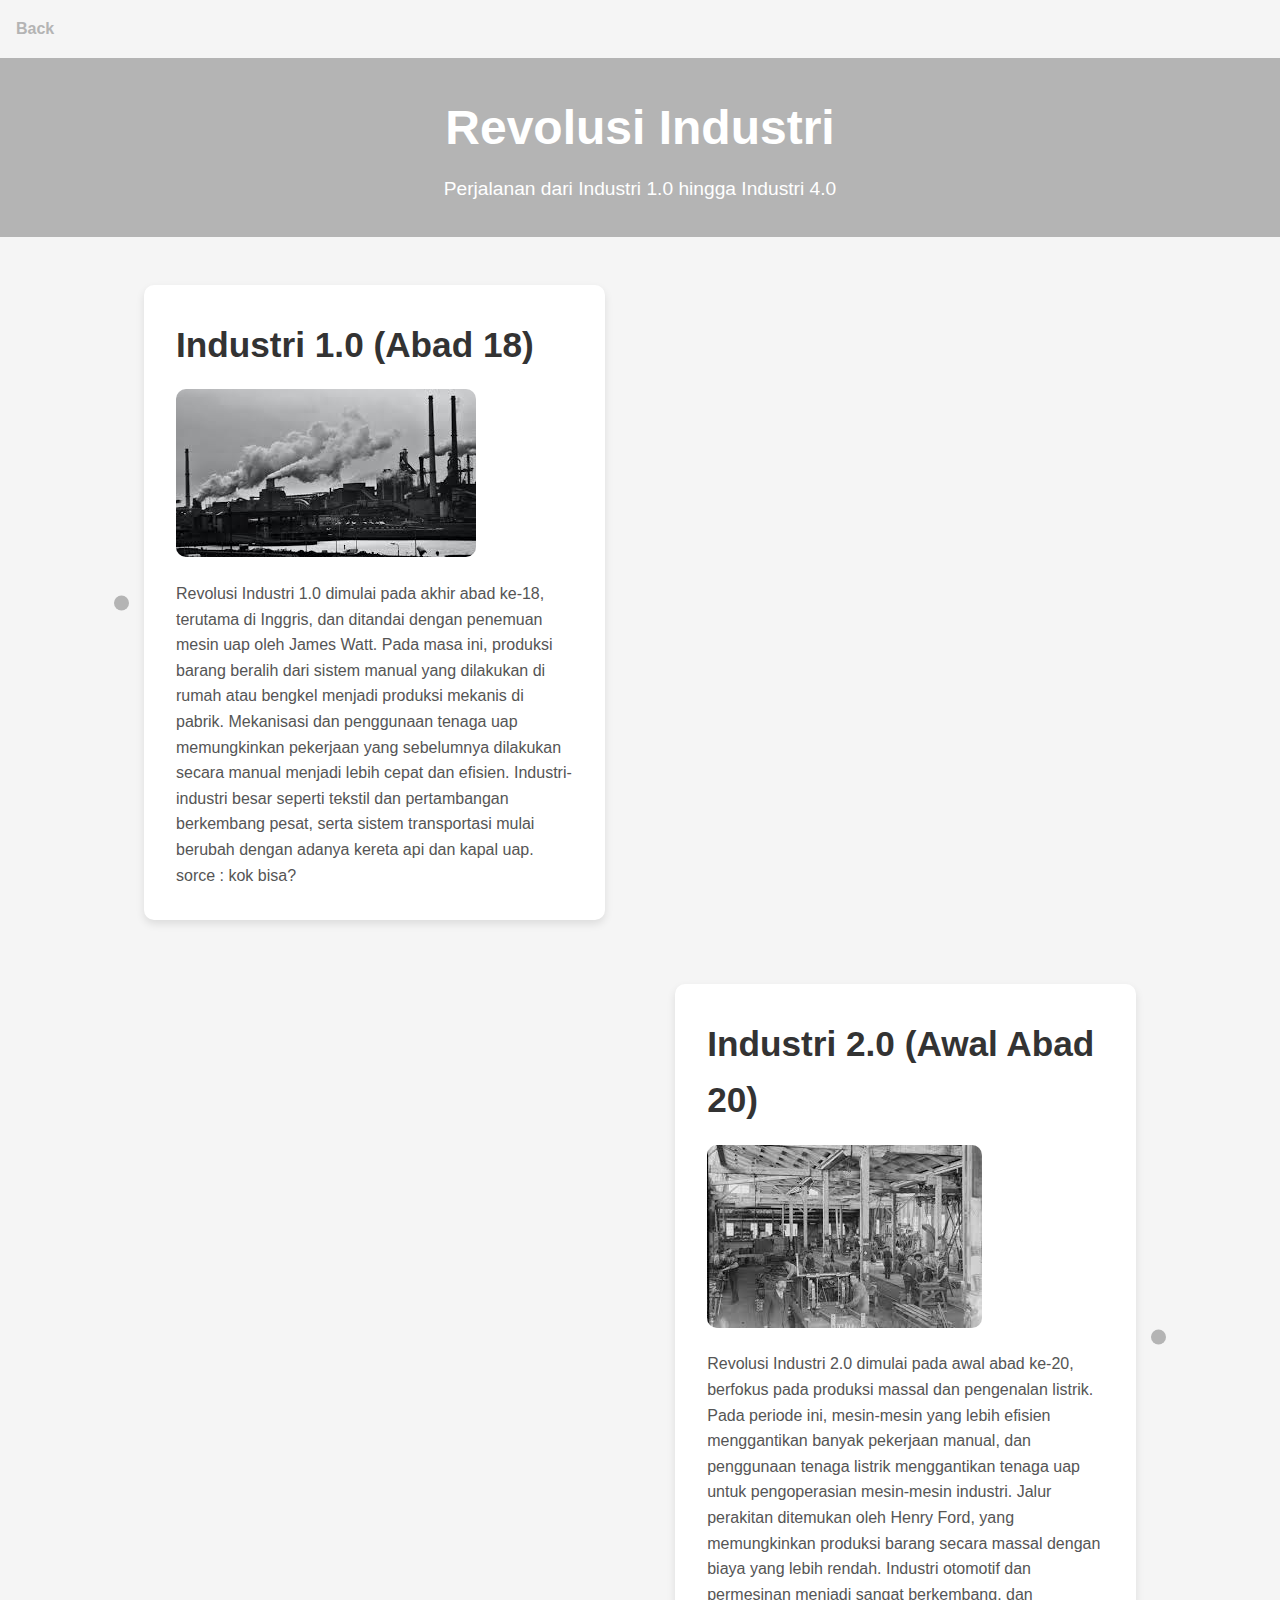
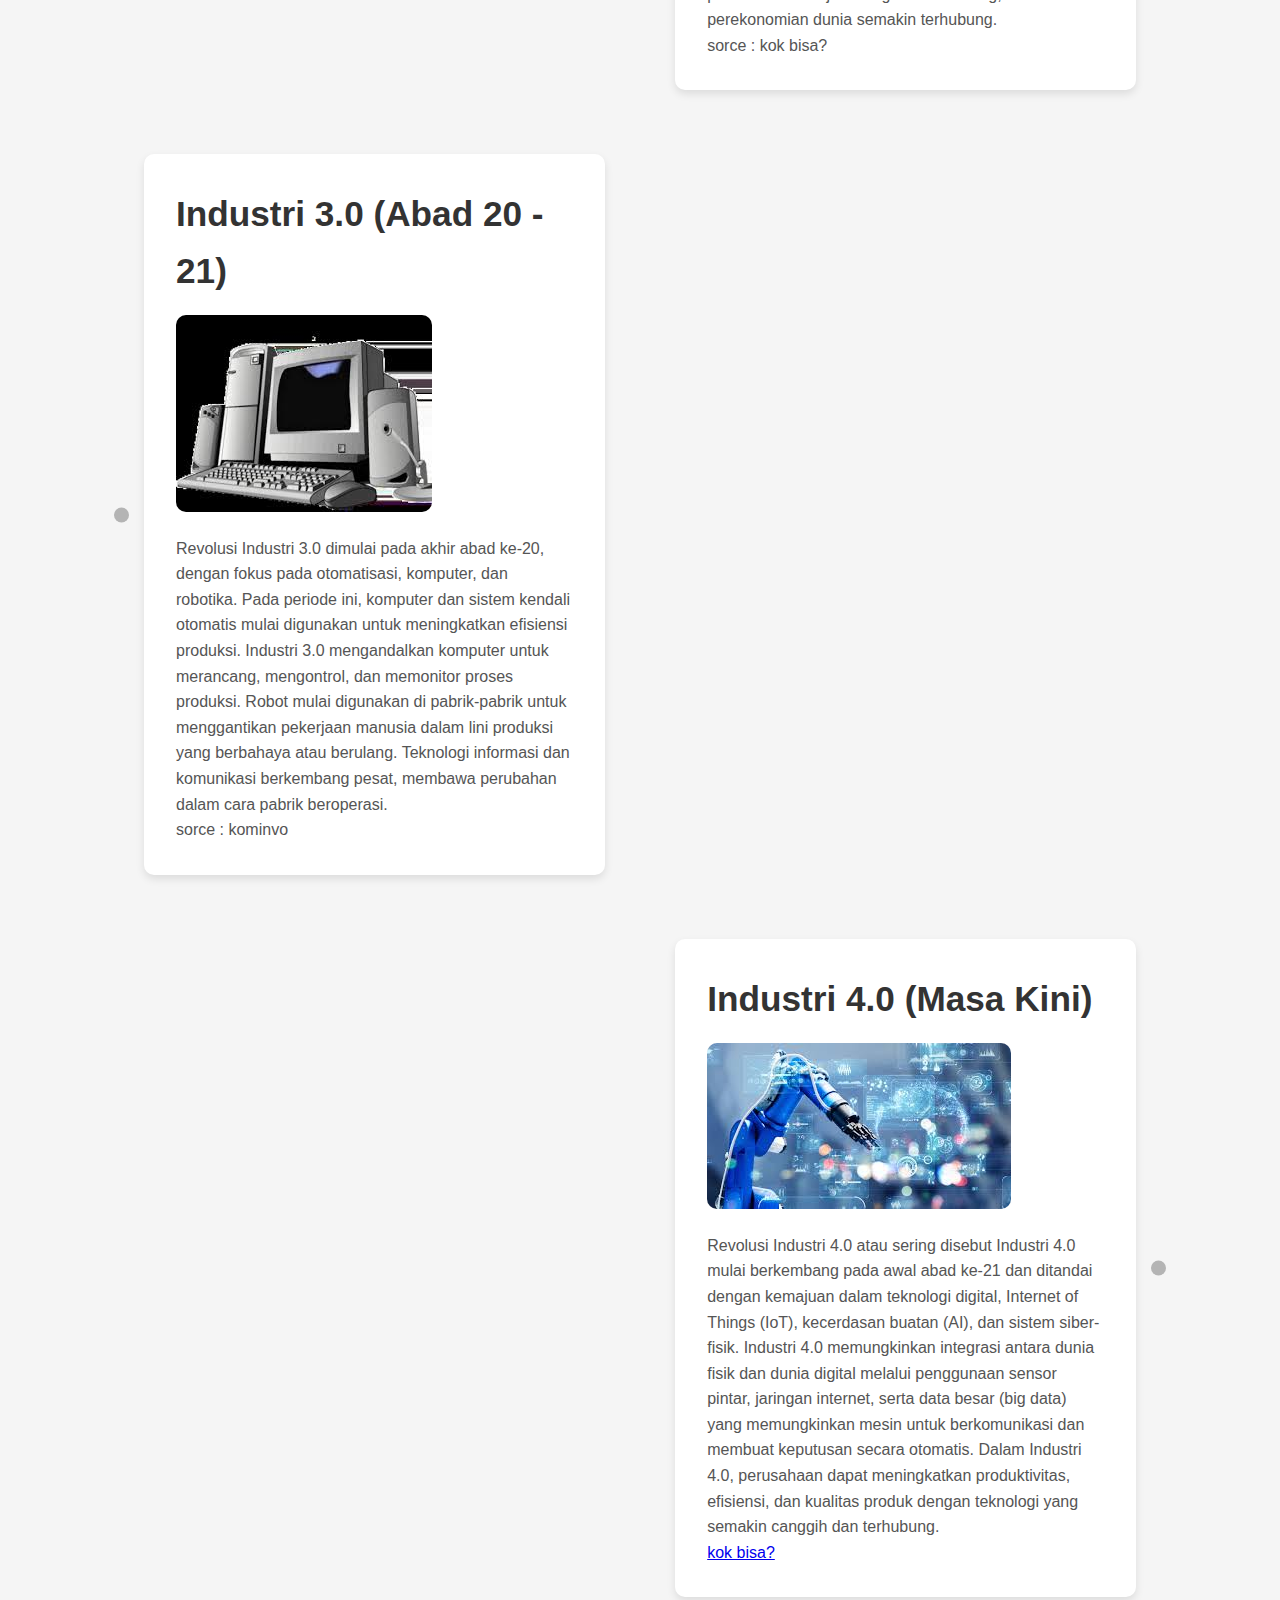
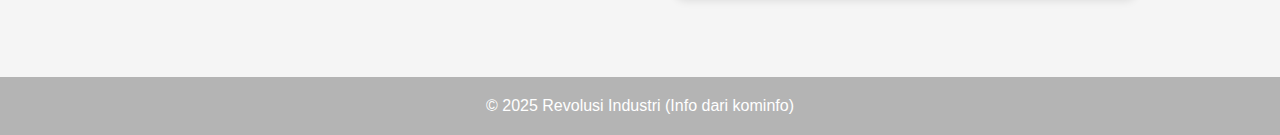
==== sejarah.html @ f21c539b "add: personal website" ====
<!DOCTYPE html>
<html lang="id">
<head>
    <meta charset="UTF-8">
    <meta name="viewport" content="width=device-width, initial-scale=1.0">
    <title>Revolusi Industri 1.0 - 4.0</title>
    <link rel="stylesheet" href="sejarah.css">
</head>
<body>
    <ul>
        <li><a href="index5.html">Back</a></li>
    </ul>

    <header>
        <h1>Revolusi Industri</h1>
        <p>Perjalanan dari Industri 1.0 hingga Industri 4.0</p>
    </header>

    <section class="timeline">
        <div class="container left">
            <div class="content">
                <h2>Industri 1.0 (Abad 18)</h2>
                <img src="revolusi 1.jpeg" alt="Revolusi Industri 1.0">
                <p>Revolusi Industri 1.0 dimulai pada akhir abad ke-18, terutama di Inggris, dan ditandai dengan penemuan mesin uap oleh James Watt. Pada masa ini, produksi barang beralih dari sistem manual yang dilakukan di rumah atau bengkel menjadi produksi mekanis di pabrik. Mekanisasi dan penggunaan tenaga uap memungkinkan pekerjaan yang sebelumnya dilakukan secara manual menjadi lebih cepat dan efisien. Industri-industri besar seperti tekstil dan pertambangan berkembang pesat, serta sistem transportasi mulai berubah dengan adanya kereta api dan kapal uap.
                   <br> sorce : kok bisa?
                </p>
            </div>
        </div>
        <div class="container right">
            <div class="content">
                <h2>Industri 2.0 (Awal Abad 20)</h2>
                <img src="revolusi 2.jpeg" alt="Revolusi Industri 2.0" >
                <p>Revolusi Industri 2.0 dimulai pada awal abad ke-20, berfokus pada produksi massal dan pengenalan listrik. Pada periode ini, mesin-mesin yang lebih efisien menggantikan banyak pekerjaan manual, dan penggunaan tenaga listrik menggantikan tenaga uap untuk pengoperasian mesin-mesin industri. Jalur perakitan ditemukan oleh Henry Ford, yang memungkinkan produksi barang secara massal dengan biaya yang lebih rendah. Industri otomotif dan permesinan menjadi sangat berkembang, dan perekonomian dunia semakin terhubung.
                  <br>  sorce : kok bisa?
                </p>
            </div>
        </div>
        <div class="container left">
            <div class="content">
                <h2>Industri 3.0 (Abad 20 - 21)</h2>
                <img src="revolusi 3.jpeg" alt="Revolusi Industri 3.0">
                <p>Revolusi Industri 3.0 dimulai pada akhir abad ke-20, dengan fokus pada otomatisasi, komputer, dan robotika. Pada periode ini, komputer dan sistem kendali otomatis mulai digunakan untuk meningkatkan efisiensi produksi. Industri 3.0 mengandalkan komputer untuk merancang, mengontrol, dan memonitor proses produksi. Robot mulai digunakan di pabrik-pabrik untuk menggantikan pekerjaan manusia dalam lini produksi yang berbahaya atau berulang. Teknologi informasi dan komunikasi berkembang pesat, membawa perubahan dalam cara pabrik beroperasi.
                   <br> sorce : kominvo
                </p>
            </div>
        </div>
        <div class="container right">
            <div class="content">
                <h2>Industri 4.0 (Masa Kini)</h2>
                <img src="revolusi 4.jpeg" alt="Revolusi Industri 4.0">
                <p>Revolusi Industri 4.0 atau sering disebut Industri 4.0 mulai berkembang pada awal abad ke-21 dan ditandai dengan kemajuan dalam teknologi digital, Internet of Things (IoT), kecerdasan buatan (AI), dan sistem siber-fisik. Industri 4.0 memungkinkan integrasi antara dunia fisik dan dunia digital melalui penggunaan sensor pintar, jaringan internet, serta data besar (big data) yang memungkinkan mesin untuk berkomunikasi dan membuat keputusan secara otomatis. Dalam Industri 4.0, perusahaan dapat meningkatkan produktivitas, efisiensi, dan kualitas produk dengan teknologi yang semakin canggih dan terhubung.<br>
                    <a href="https://www.youtube.com/watch?v=Ho4A8-wne2U" target="_blank">kok bisa?</a>

                </p>
            </div>
        </div>
    </section>

    <footer>
        <p>&copy; 2025 Revolusi Industri (Info dari kominfo)</p>
    </footer>

</body>
</html>
---- sejarah.css ----
* {
    margin: 0;
    padding: 0;
    box-sizing: border-box;
}

body {
    font-family: Arial, sans-serif;
    background-color: #f5f5f5;
    color: #333;
    line-height: 1.6;
    box-shadow: #333;
}

header {
    background-color: #b4b4b4;
    color: white;
    text-align: center;
    padding: 2rem;
}

header h1 {
    font-size: 3rem;
    margin-bottom: 0.5rem;
}

header p {
    font-size: 1.2rem;
}

ul {
    list-style: none;
    text-align: left;
    margin: 1rem;
}

ul li a {
    text-decoration: none;
    color: #b4b4b4;
    font-weight: bold;
}

.timeline {
    display: flex;
    flex-direction: column;
    align-items: center;
    margin-top: 2rem;
}

.container {
    display: flex;
    width: 80%;
    margin-bottom: 2rem;
    align-items: center;
}

.container.left {
    flex-direction: row;
    justify-content: flex-start;
}

.container.right {
    flex-direction: row-reverse;
    justify-content: flex-start;
}

.content {
    background-color: white;
    border-radius: 10px;
    padding: 2rem;
    width: 45%;
    box-shadow: 0 4px 8px rgba(0, 0, 0, 0.1);
    margin: 1rem;
}

.content h2 {
    font-size: 2.2rem;
    margin-bottom: 1rem;
    color: #333;
}

.content img {
    max-width: 100%;
    border-radius: 10px;
    margin-bottom: 1rem;
}

.content p {
    font-size: 1rem;
    color: #555;
}

.container .content {
    position: relative;
}

.timeline .container.left .content:before {
    content: '';
    position: absolute;
    top: 50%;
    left: -30px;
    transform: translateY(-50%);
    width: 15px;
    height: 15px;
    background-color: #b4b4b4;
    border-radius: 50%;
    box-shadow: #333;
}

.timeline .container.right .content:before {
    content: '';
    position: absolute;
    top: 50%;
    right: -30px;
    transform: translateY(-50%);
    width: 15px;
    height: 15px;
    background-color: #b4b4b4;
    border-radius: 50%;
}

footer {
    background-color: #b4b4b4;
    color: white;
    text-align: center;
    padding: 1rem;
    margin-top: 2rem;
}

footer p {
    font-size: 1rem;
}

@media (max-width: 768px) {
    .timeline {
        padding: 0 1rem;
    }

    .container {
        flex-direction: column;
        align-items: center;
    }

    .container.left, .container.right {
        justify-content: center;
    }

    .content {
        width: 90%;
    }

    .content h2 {
        font-size: 1.8rem;
    }
}
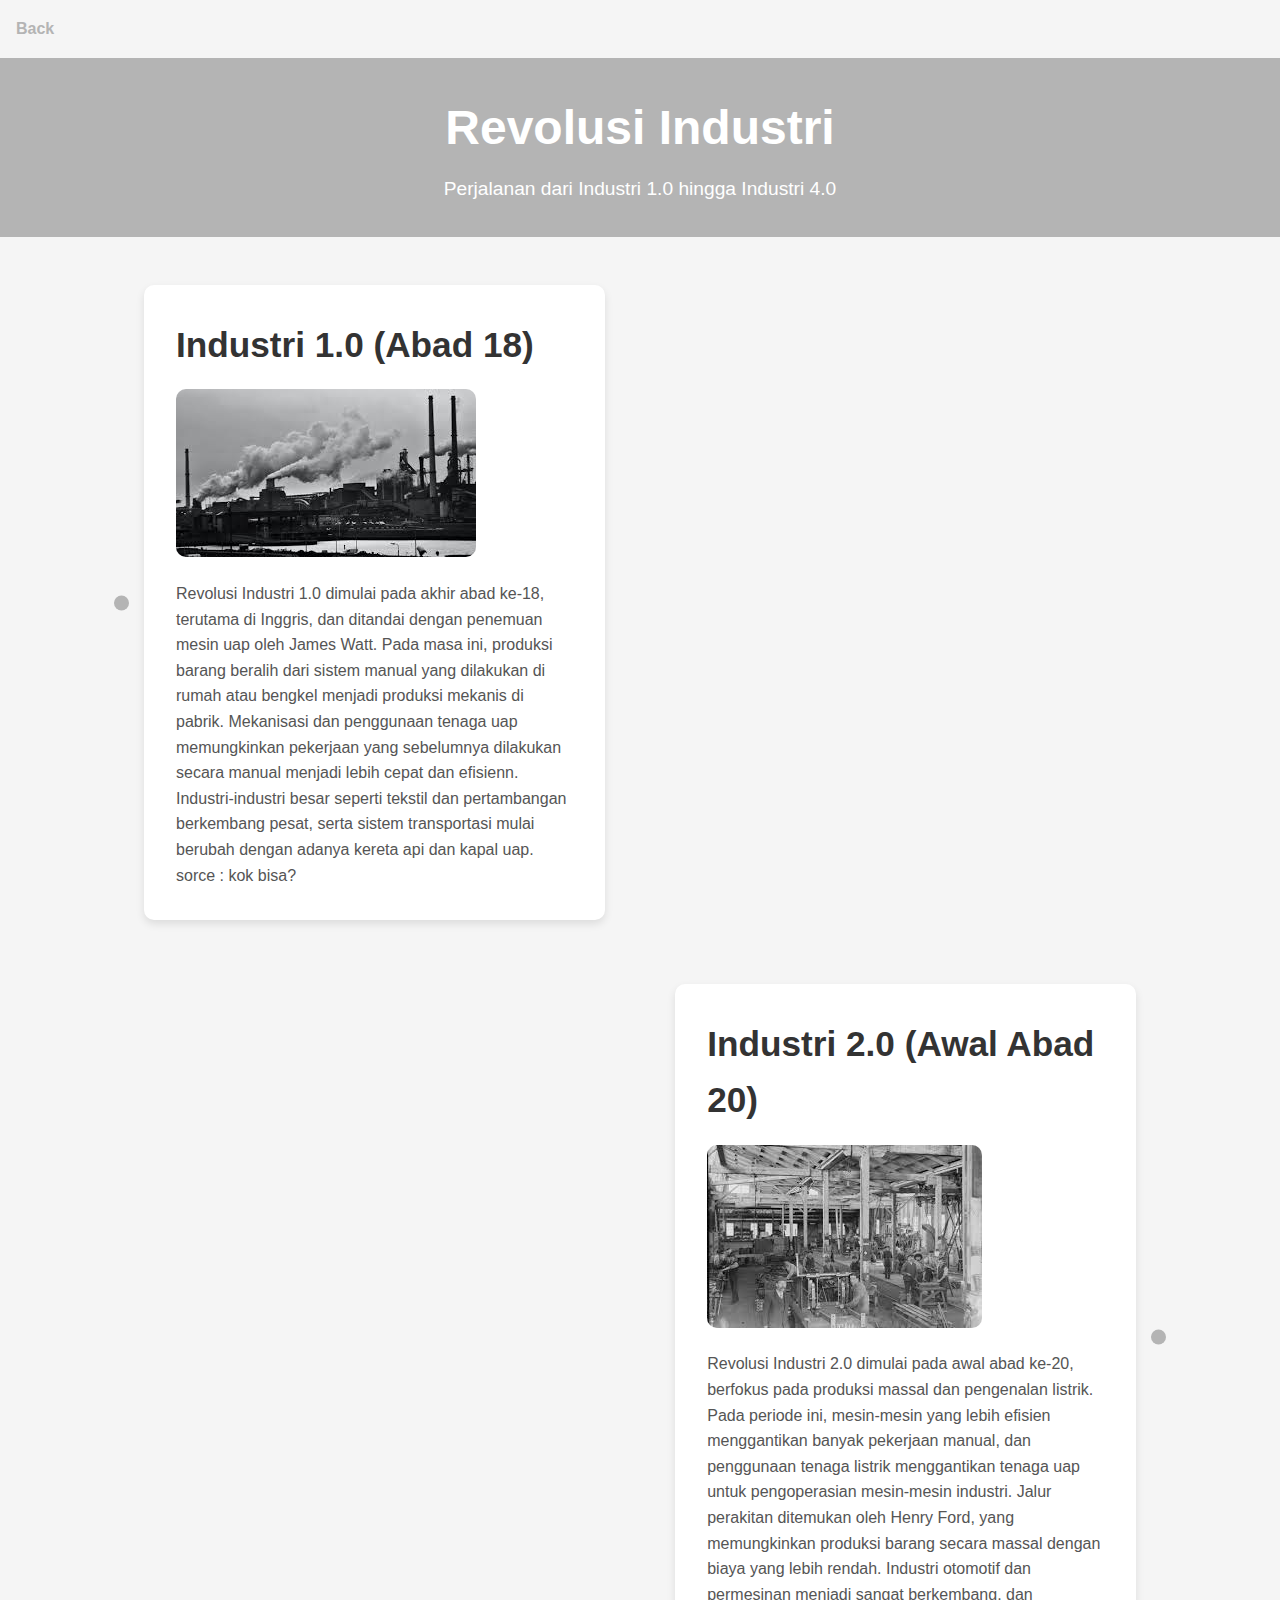
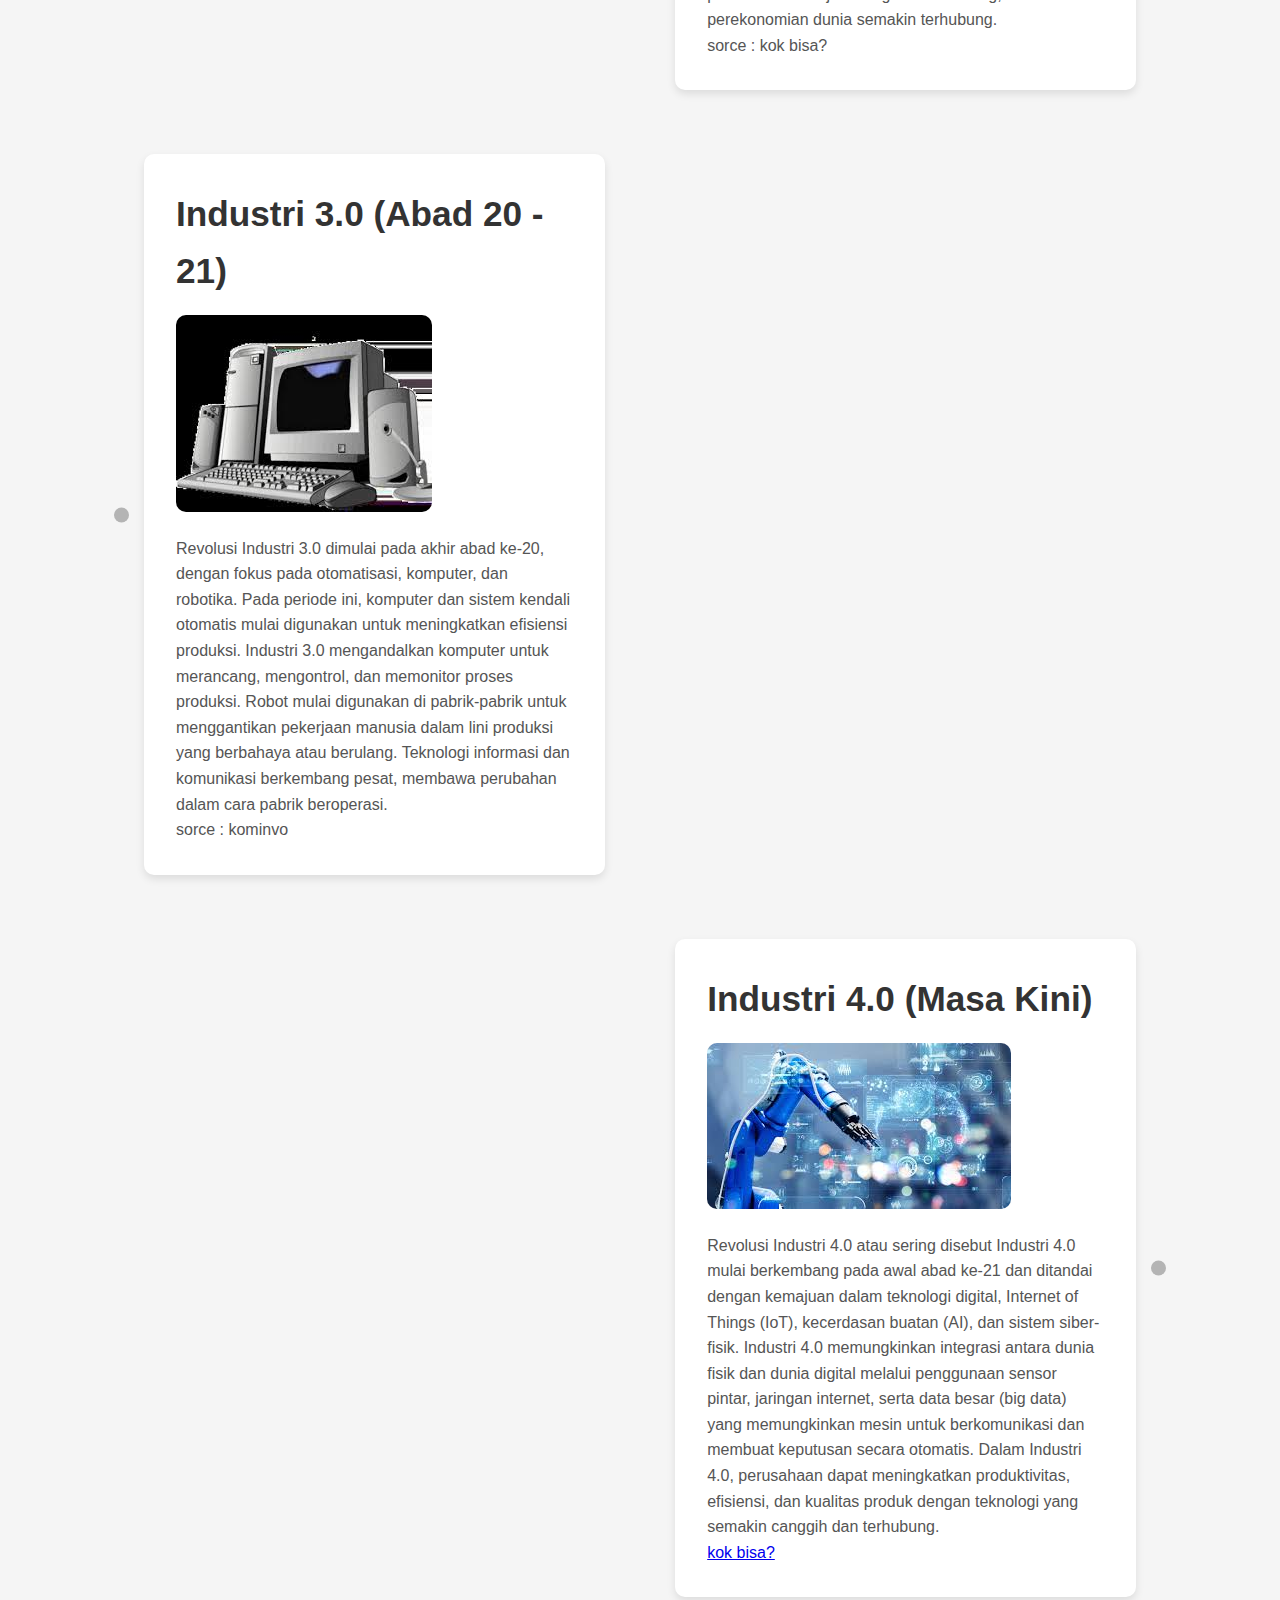
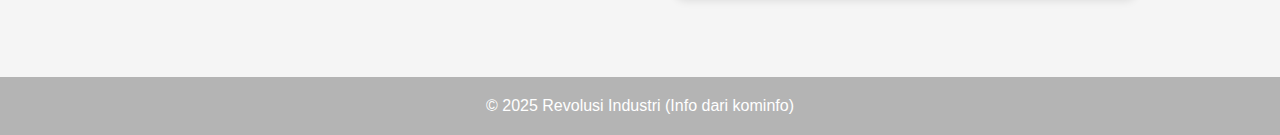
==== commit 25a0f6e0: "personal website" ====
--- a/sejarah.html
+++ b/sejarah.html
@@ -21,7 +21,7 @@
             <div class="content">
                 <h2>Industri 1.0 (Abad 18)</h2>
                 <img src="revolusi 1.jpeg" alt="Revolusi Industri 1.0">
-                <p>Revolusi Industri 1.0 dimulai pada akhir abad ke-18, terutama di Inggris, dan ditandai dengan penemuan mesin uap oleh James Watt. Pada masa ini, produksi barang beralih dari sistem manual yang dilakukan di rumah atau bengkel menjadi produksi mekanis di pabrik. Mekanisasi dan penggunaan tenaga uap memungkinkan pekerjaan yang sebelumnya dilakukan secara manual menjadi lebih cepat dan efisien. Industri-industri besar seperti tekstil dan pertambangan berkembang pesat, serta sistem transportasi mulai berubah dengan adanya kereta api dan kapal uap.
+                <p>Revolusi Industri 1.0 dimulai pada akhir abad ke-18, terutama di Inggris, dan ditandai dengan penemuan mesin uap oleh James Watt. Pada masa ini, produksi barang beralih dari sistem manual yang dilakukan di rumah atau bengkel menjadi produksi mekanis di pabrik. Mekanisasi dan penggunaan tenaga uap memungkinkan pekerjaan yang sebelumnya dilakukan secara manual menjadi lebih cepat dan efisienn. Industri-industri besar seperti tekstil dan pertambangan berkembang pesat, serta sistem transportasi mulai berubah dengan adanya kereta api dan kapal uap.
                    <br> sorce : kok bisa?
                 </p>
             </div>
